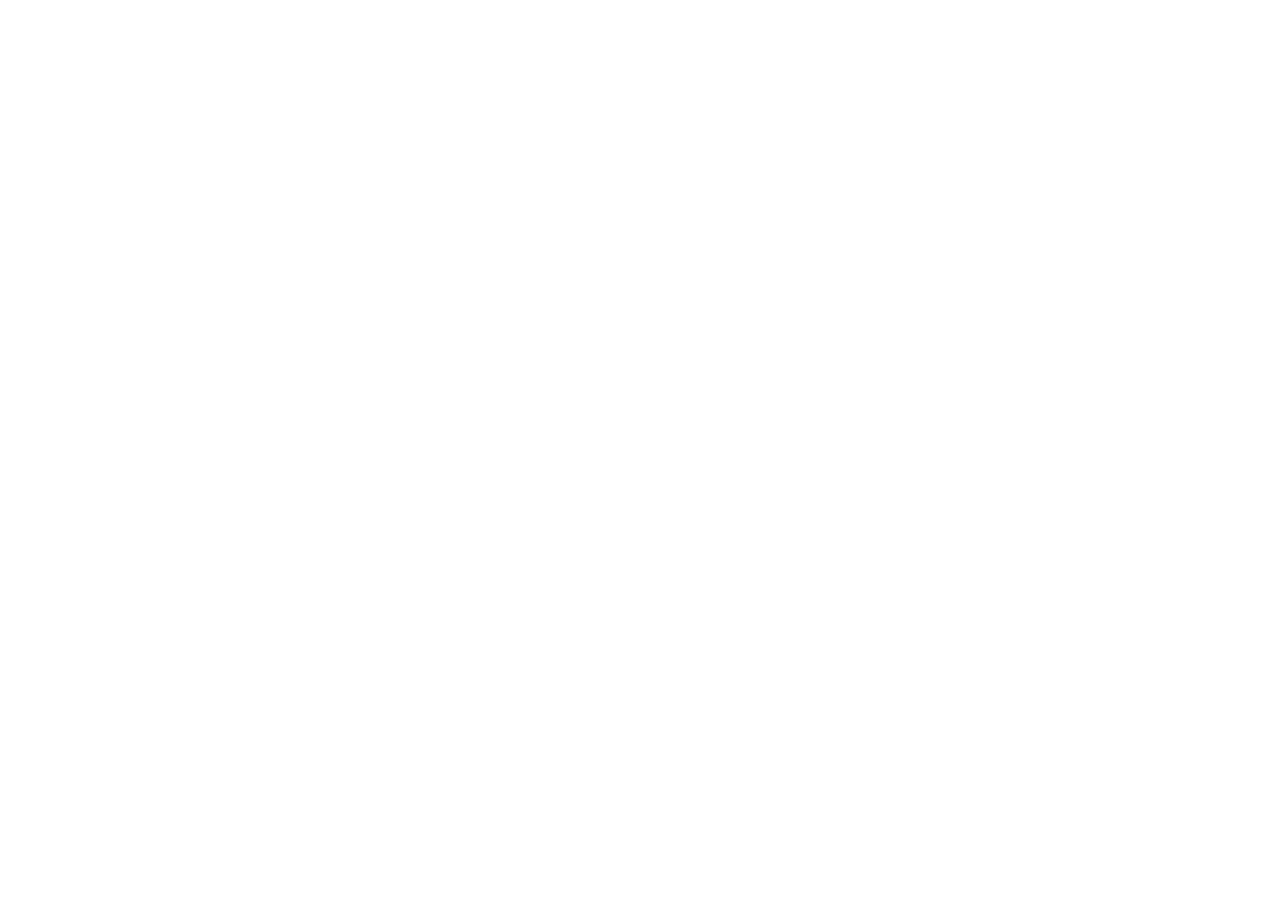
==== index.html @ d57b846a "my first commit" ====
<!DOCTYPE html>
<html lang="en">
<head>
    <meta charset="UTF-8">
    <meta name="viewport" content="width=device-width, initial-scale=1.0">
    <title>Document</title>
</head>
<body>
    
</body>
</html>
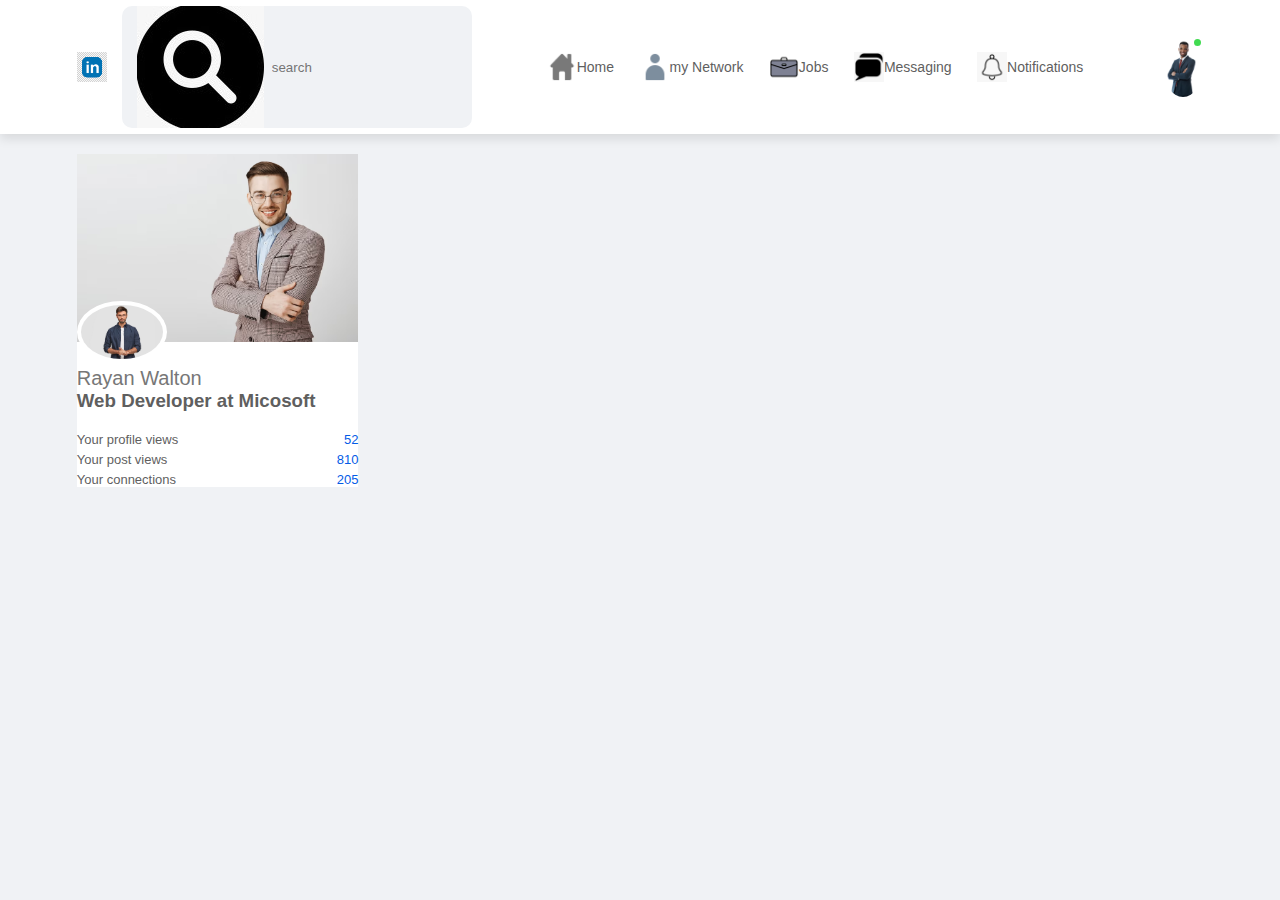
==== commit 38de5b60: "created a nav bar and right colum" ====
--- a/index.html
+++ b/index.html
@@ -3,9 +3,65 @@
 <head>
     <meta charset="UTF-8">
     <meta name="viewport" content="width=device-width, initial-scale=1.0">
-    <title>Document</title>
+    <title>Social Media Website Design- Easy Tutorial</title>
+    <link rel="stylesheet" href="style.css">
 </head>
 <body>
+
+    <nav class="navbar">
+        <div class="nabar-left">
+           <a href="index.html"  class="logo"><img src="images/logo.png"></a>
+
+           <div class="search-box">
+            <img src="images/search.jpeg">
+            <input type="text" placeholder="search">
+           </div>
+        </div>
+        <div class="nabar-center">
+
+            <ul>
+               <li><a href="#" class=" active-link"><img src="images/home.png"> <span>Home</span></a></li>
+               <li><a href="#"><img src="images/network.png"> <span>my Network</span></a></li>
+               <li><a href="#"><img src="images/jobs.png"> <span>Jobs</span></a></li>
+               <li><a href="#"><img src="images/message.jpeg"> <span> Messaging</span></a></li>
+               <li><a href="#"><img src="images/notfication.jpeg"> <span>Notifications</span></a></li>
+            </ul>
+        </div>
+        <div class="nabar-right">
+            <div class="online">
+                <img src="images/user-1.avif" class="nav-profile-img">
+            </div>
+            
+        </div>
+        
+    </nav>
+
+    <!----------------navbar close----------->
+<div class="container">
+<!----------left-sidebar------------------------>
+           <div class="left-sidebar">
+            <div class="sidebar-profile-box">
+                <img src="images/rayan.avif" width="100%">
+                <div class="sidebar-profile-info">
+                    <img src="images/man.jpg">
+                    <h1>Rayan Walton</h1>
+                    
+                    <h3>Web Developer at Micosoft</h3>
+                    <ul>
+                        <li>Your profile views<span>52</span></li>
+                        <li>Your post views<span>810</span></li>
+                        <li>Your connections<span>205</span></li>
+                    </ul>
+
+                </div>
+            </div>
+           </div>
+ <!----------main-content---------------->
+             <div class="main-content"></div>
+ <!------------right-sidebar-------------->
+    <div class="right-sidebar"></div>
+</div>
+
     
 </body>
 </html>--- a/style.css
+++ b/style.css
@@ -0,0 +1,166 @@
+*{
+    margin: 0;
+    padding: 0;
+    font-family: 'popins', sans-serif;
+    box-sizing: border-box;
+}
+body{
+    background: #f0f2f5;
+    color: #5f5f5f;
+}
+a{
+    text-decoration: none;
+    color: #5f5f5f;
+}
+
+.navbar{
+    display: flex;
+    align-items: center;
+    justify-content: space-between;
+    background: #fff;
+    padding: 6px 6%;
+    position: sticky;
+    top:0;
+    z-index: 100;
+    box-shadow: 0 5px 10px rgba(0,0,0,0.1);
+     
+}
+.logo img{
+    width: 30px;
+    margin-right: 15px;
+    display: block;
+}
+.nabar-center ul li{
+    display: inline-block;
+    list-style: none;
+}
+.nabar-center ul li a{
+    display: flex;
+    align-items: center;
+    font-size: 14px;
+    margin: 5px 8px;
+    padding-right: 5px;
+    position: relative;
+}
+
+.nabar-center ul li a img{
+    width:30px;
+}
+.nabar-center ul li a::after{
+  content: '';
+  width: 0;
+  height: 2px;
+  background: #045be6;
+  position: absolute;
+  bottom: -15px;
+  transition: width 0.3s;
+} 
+
+.nabar-center ul li a:hover::after,
+.navbar-center ul li a.active-link::after
+{
+    width:100%;
+}
+.nav-profile-img{
+    width:40px;
+    border-radius: 50%;
+    display: block;
+    cursor: pointer;
+    position: relative;
+}
+.online{
+    position:relative;
+}
+.online::after{
+    content: '';
+    width:7px;
+    height: 7px;
+    border:2px solid #fff;
+    border-radius:50%;
+    right:0px;
+    top:0px;
+    background: #41db51;
+    position: absolute;
+}
+.search-box{
+    background: #f0f2f5;
+    width: 250;
+    border-radius: 10px;
+    display: flex;
+    align-items: center;
+    padding: 0 15px;
+}
+.nabar-left{
+    display: flex;
+    align-items: center;
+
+}
+.search-box input{
+    width: 100%;
+    background: transparent;
+    padding: 8px;
+    outline: none;
+    border: 0;
+
+}
+/*---------navbar end------*/
+.container{
+    padding: 20px 6%;
+    display: flex;
+    flex-wrap: wrap;
+    justify-content: space-between;
+}
+/*---------left-sidebar----*/
+
+.left-sidebar{
+    flex-basis: 25%;
+    align-self: flex-start;
+}
+.sidebar-profile-box{
+    background: #fff;
+}
+.sideba-profile-info{
+    padding: 0 25px;
+}
+.sidebar-profile-info img{
+    width:90px;
+    border-radius: 50%;
+    background: #fff;
+    padding: 4px;
+    margin-top: -45px;
+}
+.sidebar-profile-info h1{
+    font-size: 20px;
+    font-weight: 500;
+    color:#777;
+}
+.sidebar-profile-info ul{
+    list-style:none;
+    margin:20px 0;
+}
+
+.sidebar-profile-info ul li{
+    width:100%;
+    margin :5px 0;
+    font-size: 13px; 
+}
+.sidebar-profile-info ul li span{
+    float:right;
+    color:#045be6;
+
+}
+
+
+
+
+
+
+
+.left-sidebar{
+    flex-basis: 25%;
+    align-self: flex-start;
+}
+/*---------main-content-------*/
+.main-content{
+    flex-basis: 47%;
+}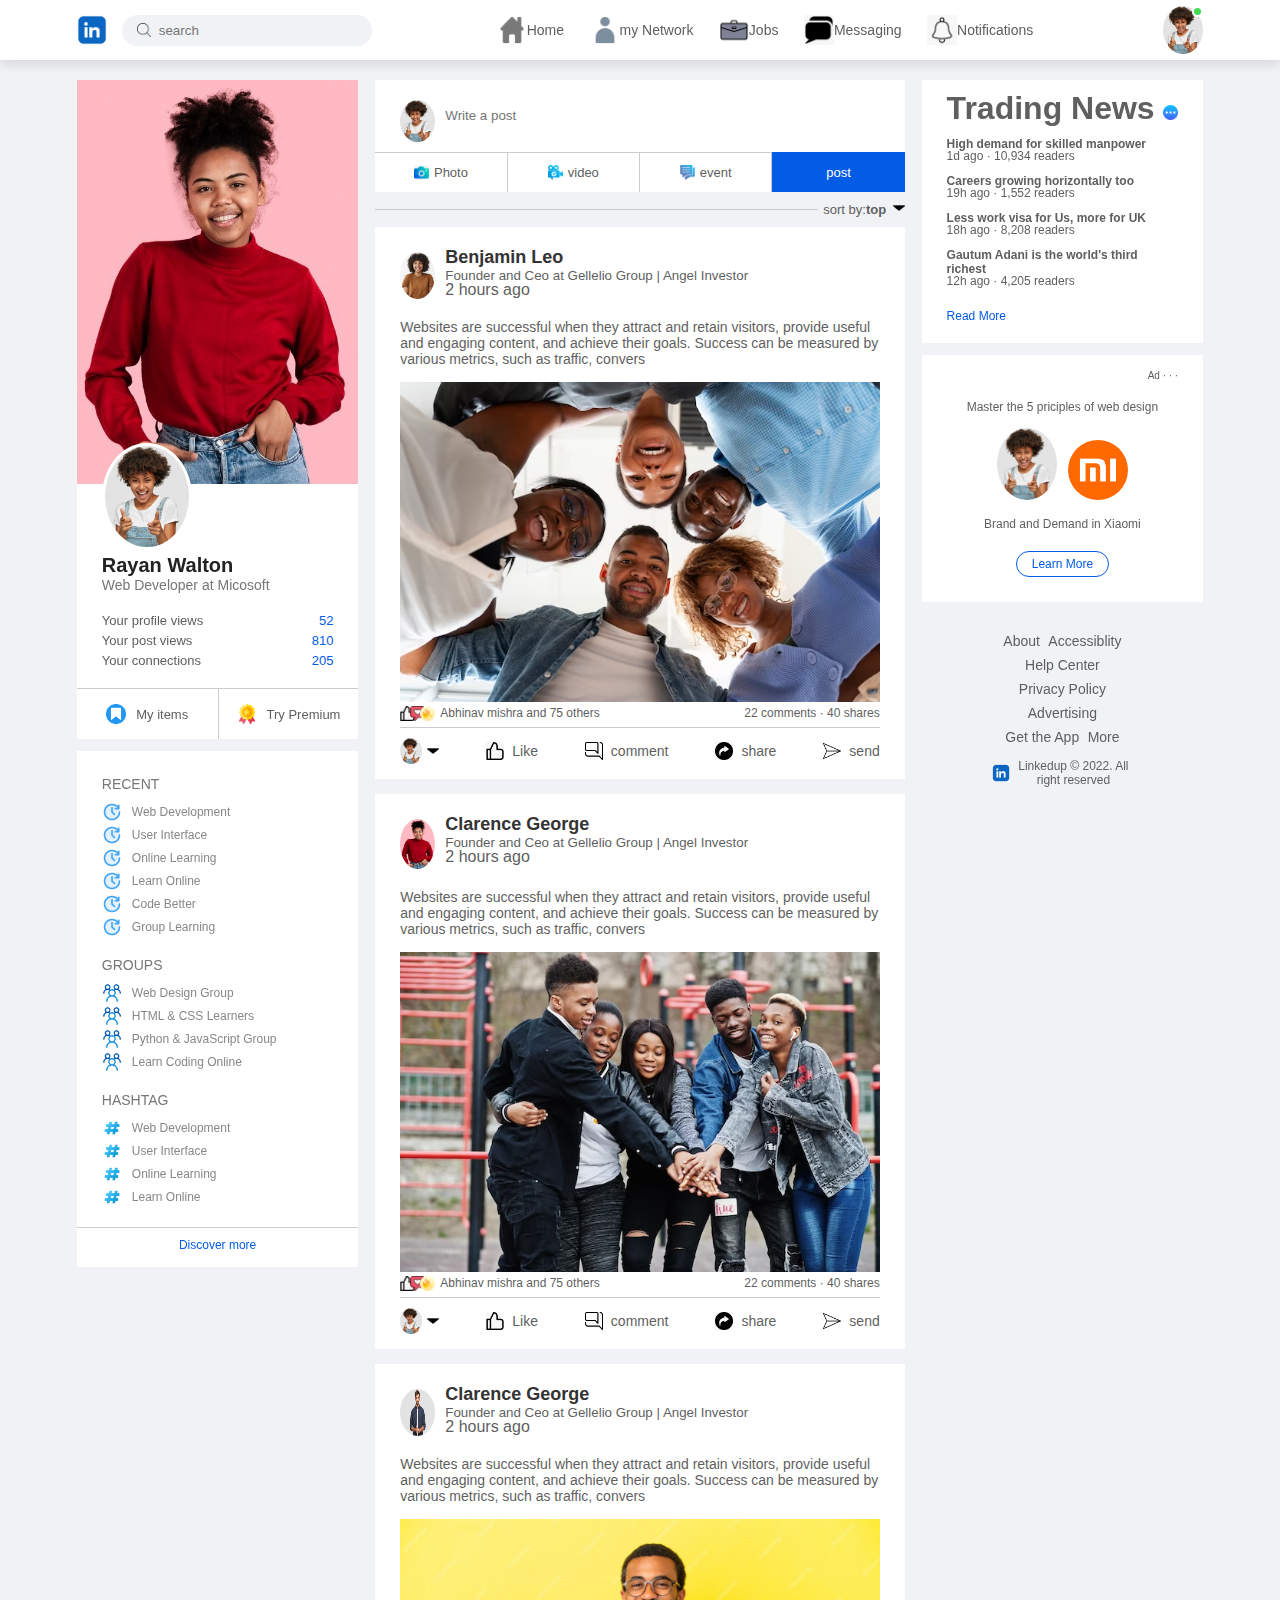
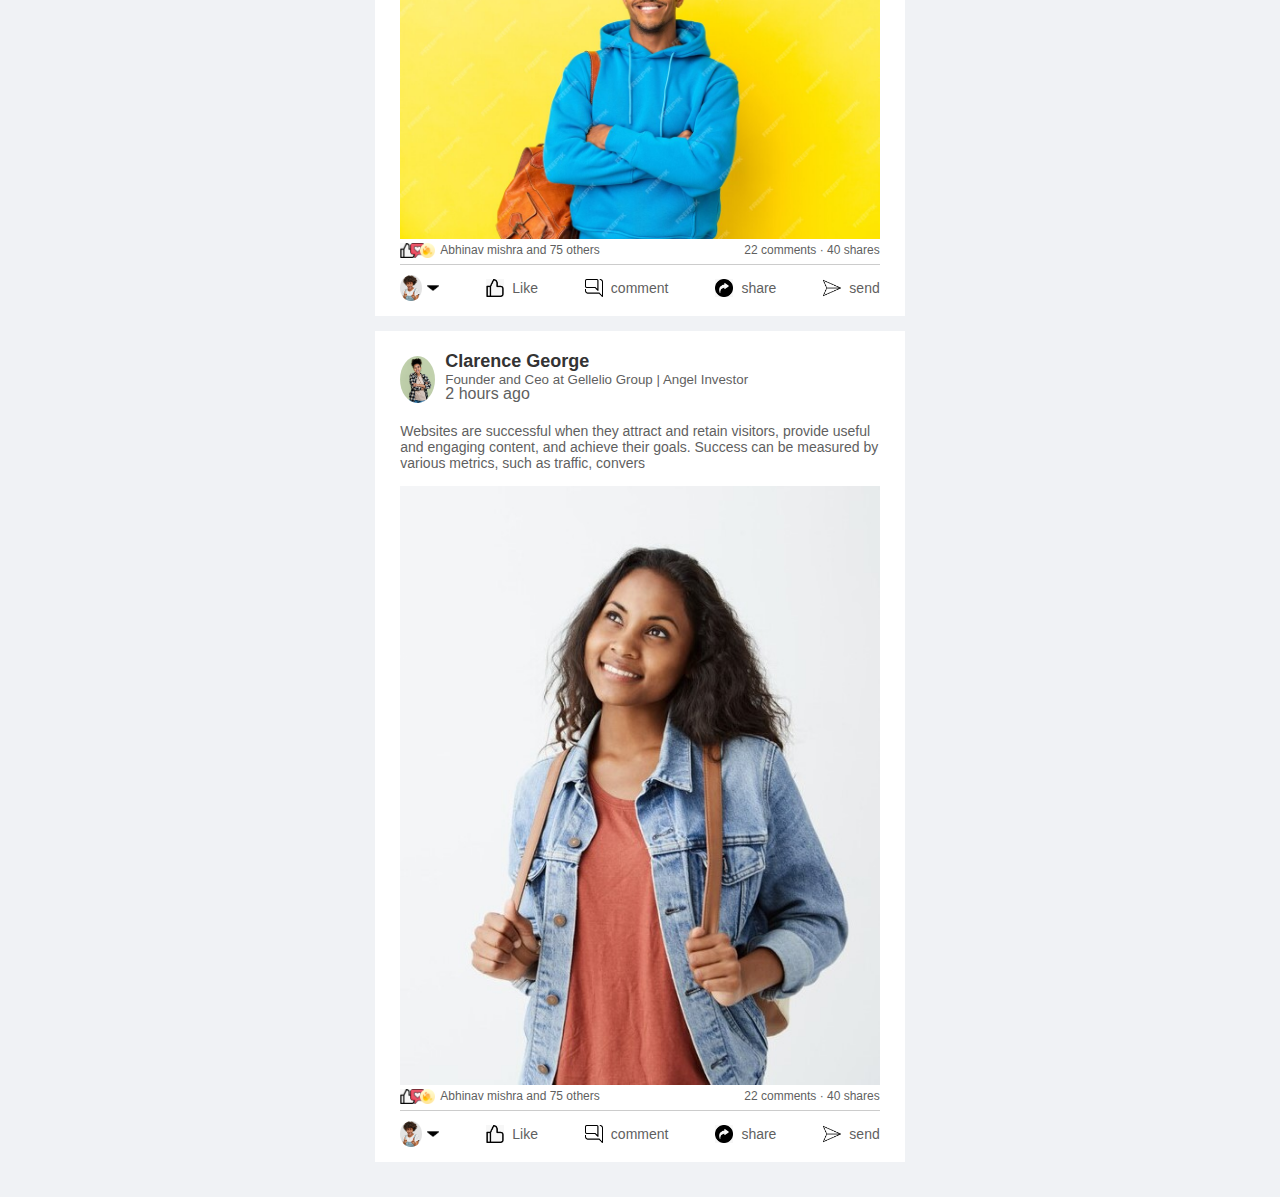
==== commit 2a5b27b8: "am doing linkedin" ====
--- a/index.html
+++ b/index.html
@@ -10,10 +10,10 @@
 
     <nav class="navbar">
         <div class="nabar-left">
-           <a href="index.html"  class="logo"><img src="images/logo.png"></a>
+           <a href="index.html"  class="logo"><img src="images/logo1.avif"></a>
 
            <div class="search-box">
-            <img src="images/search.jpeg">
+            <img src="images/sea.png">
             <input type="text" placeholder="search">
            </div>
         </div>
@@ -29,39 +29,422 @@
         </div>
         <div class="nabar-right">
             <div class="online">
-                <img src="images/user-1.avif" class="nav-profile-img">
+                <img src="images/way.jpg" class="nav-profile-img" onclick="toggleMenu()">
             </div>
             
         </div>
+
+     <!----------------profile-drop-down-menu------------>
+
+     <div class="profile-menu-wrap" id="profileMenu">
+        <div class="profile-menu">
+            <div class="user-info">
+                <img src="images/way.jpg" >
+                <div>
+                    <h3>Rayan Walton</h3>
+                    <a href="#">see your profile</a>
+                </div>
+            </div>
+            <hr>
+            <a href="#" class="profile-menu-link">
+                <img src="images/setting.jpeg">
+                <p>Give feedback            ></p>
+                <span></span>
+            </a>
+
+            <a href="#" class="profile-menu-link">
+                <img src="images/feedback.jpeg">
+                <p>settings & privacy          ></p>
+                <span></span>
+            </a>
+            <a href="#" class="profile-menu-link">
+                <img src="images/help.jpeg">
+                <p>Help & support              ></p>
+                <span></span>
+            </a>
+            <a href="#" class="profile-menu-link">
+                <img src="images/dispaly.png">
+                <p>dispaly & Accessiblity       ></p>
+                <span></span>
+            </a>
+            <a href="#" class="profile-menu-link">
+                <img src="images/logout.jpeg">
+                <p>Logout                      ></p>
+                <span></span>
+            </a>
+        </div>
+     </div>
+
+
+
         
     </nav>
 
     <!----------------navbar close----------->
 <div class="container">
-<!----------left-sidebar------------------------>
-           <div class="left-sidebar">
+    <!----------left-sidebar------------------------>
+        <div class="left-sidebar">
             <div class="sidebar-profile-box">
-                <img src="images/rayan.avif" width="100%">
-                <div class="sidebar-profile-info">
-                    <img src="images/man.jpg">
+                <img src="images/teern.jpg" width="100%">
+              <div class="sidebar-profile-info">
+                    <img src="images/way.jpg">
                     <h1>Rayan Walton</h1>
-                    
                     <h3>Web Developer at Micosoft</h3>
                     <ul>
                         <li>Your profile views<span>52</span></li>
                         <li>Your post views<span>810</span></li>
                         <li>Your connections<span>205</span></li>
                     </ul>
-
-                </div>
-            </div>
-           </div>
- <!----------main-content---------------->
-             <div class="main-content"></div>
- <!------------right-sidebar-------------->
-    <div class="right-sidebar"></div>
+              </div>
+                  <div class="sidebar-profile-link">
+                    <a href="#"><img src="images/items.png">My items</a>
+                    <a href="#"><img src="images/premium.png">Try Premium</a>
+        
+                  </div>
+            </div>
+            <div class="sidebar-activity">
+              <h3>RECENT</h3>  
+              <a href="#"><img src="images/rec.png"> Web Development</a>
+              <a href="#"><img src="images/rec.png"> User Interface</a>
+              <a href="#"><img src="images/rec.png"> Online Learning</a>
+              <a href="#"><img src="images/rec.png"> Learn Online</a>
+              <a href="#"><img src="images/rec.png"> Code Better</a>
+              <a href="#"><img src="images/rec.png"> Group Learning</a>
+              <h3>GROUPS</h3>
+              <a href="#"><img src="images/groups.png"> Web Design Group</a>
+              <a href="#"><img src="images/groups.png"> HTML & CSS Learners</a>
+              <a href="#"><img src="images/groups.png"> Python & JavaScript Group</a>
+              <a href="#"><img src="images/groups.png"> Learn Coding Online</a>
+              <h3>HASHTAG</h3>
+              <a href="#"><img src="images/hashtag.png"> Web Development</a>
+              <a href="#"><img src="images/hashtag.png"> User Interface</a>
+              <a href="#"><img src="images/hashtag.png"> Online Learning</a>
+              <a href="#"><img src="images/hashtag.png"> Learn Online</a>
+              <div class="discover-more-link">
+                <a href="#">Discover more</a>
+              </div>
+            </div>
+      </div>
+     <!----------main-content---------------->
+      <div class="main-content">
+
+                <div class="create-post">
+                    <div class="create-post-input">
+                        <img src="images/way.jpg">
+                        <textarea rows="2" placeholder="Write a post"></textarea>
+                    </div>
+                    <div class="create-post-links">
+                        <li><img src="images/photo.jpeg" >Photo</li>
+                        <li><img src="images/videos.png" >video</li>
+                        <li><img src="images/events.png">event</li>
+                        <li>post</li>
+                    </div>
+                </div>
+                <div class="sort-by">
+                    <hr>
+                    <p>sort by:<span>top <img src="images/down-arrow.png"></span></p>
+                </div>
+                <div class="post">
+                        <div class="post-author">
+                            <img src="images/teen.jpg">
+                            <div>
+                                <h1>Benjamin Leo</h1>
+                            <small>Founder and Ceo at Gellelio Group | Angel Investor</small>
+                            <smal>2 hours ago</smal>
+                            </div>
+                        </div>
+                      <p>Websites are successful when they attract 
+                        and retain visitors, provide useful and engaging 
+                        content, and achieve their goals. Success can be 
+                        measured by various metrics, such as traffic, 
+                        convers</p>
+                           <img src="images/post1.avif" width="100%">
+
+                         <div class="post-stats">
+                              <div>
+                                    <img src="images/like.jpeg" >
+                                    <img src="images/love.png">
+                                    <img src="images/clap.png">
+                                    <span class="liked-users"> Abhinav mishra and 75 others </span>
+                              </div>
+                              <div>
+                                 <span> 22 comments &middot; 40 shares</span>
+                              </div>
+                         </div>
+
+                         <div class="post-activity">
+                                <div>
+                                    <img src="images/way.jpg"  class="post-activity-user-icon">
+                                    <img src="images/down-arrow.png"  class="post-activity-arrow-icon">
+                                </div>
+
+                                <div class="post-activity-link">
+                                    <img src="images/like.jpeg">
+                                    <span>Like</span>
+    
+                                </div>
+
+                                <div class="post-activity-link">
+                                   <img src="images/comment.png">
+                                   <span>comment</span>
+                                </div>
+
+                                <div class="post-activity-link">
+                                    <img src="images/share.jpeg">
+                                    <span>share</span>
+                                </div>
+
+                                <div class="post-activity-link">
+                                    <img src="images/send.png">
+                                    <span>send</span>
+                        
+                                </div>
+                         </div>
+                        
+                </div>
+
+                <div class="post">
+                    <div class="post-author">
+                        <img src="images/teern.jpg">
+                        <div>
+                            <h1>Clarence George</h1>
+                        <small>Founder and Ceo at Gellelio Group | Angel Investor</small>
+                        <smal>2 hours ago</smal>
+                        </div>
+                    </div>
+                  <p>Websites are successful when they attract 
+                    and retain visitors, provide useful and engaging 
+                    content, and achieve their goals. Success can be 
+                    measured by various metrics, such as traffic, 
+                    convers</p>
+                       <img src="images/post2.avif" width="100%">
+
+                     <div class="post-stats">
+                          <div>
+                                <img src="images/like.jpeg" >
+                                <img src="images/love.png">
+                                <img src="images/clap.png">
+                                <span class="liked-users"> Abhinav mishra and 75 others </span>
+                          </div>
+                          <div>
+                             <span> 22 comments &middot; 40 shares</span>
+                          </div>
+                     </div>
+
+                     <div class="post-activity">
+                            <div>
+                                <img src="images/way.jpg"  class="post-activity-user-icon">
+                                <img src="images/down-arrow.png"  class="post-activity-arrow-icon">
+                            </div>
+
+                            <div class="post-activity-link">
+                                <img src="images/like.jpeg">
+                                <span>Like</span>
+
+                            </div>
+
+                            <div class="post-activity-link">
+                               <img src="images/comment.png">
+                               <span>comment</span>
+                            </div>
+
+                            <div class="post-activity-link">
+                                <img src="images/share.jpeg">
+                                <span>share</span>
+                            </div>
+
+                            <div class="post-activity-link">
+                                <img src="images/send.png">
+                                <span>send</span>
+                    
+                            </div>
+                     </div>
+                    
+            </div>
+
+            <div class="post">
+                <div class="post-author">
+                    <img src="images/man.jpg">
+                    <div>
+                        <h1>Clarence George</h1>
+                    <small>Founder and Ceo at Gellelio Group | Angel Investor</small>
+                    <smal>2 hours ago</smal>
+                    </div>
+                </div>
+              <p>Websites are successful when they attract 
+                and retain visitors, provide useful and engaging 
+                content, and achieve their goals. Success can be 
+                measured by various metrics, such as traffic, 
+                convers</p>
+                   <img src="images/post3.jpg" width="100%">
+
+                 <div class="post-stats">
+                      <div>
+                            <img src="images/like.jpeg" >
+                            <img src="images/love.png">
+                            <img src="images/clap.png">
+                            <span class="liked-users"> Abhinav mishra and 75 others </span>
+                      </div>
+                      <div>
+                         <span> 22 comments &middot; 40 shares</span>
+                      </div>
+                 </div>
+
+                 <div class="post-activity">
+                        <div>
+                            <img src="images/way.jpg"  class="post-activity-user-icon">
+                            <img src="images/down-arrow.png"  class="post-activity-arrow-icon">
+                        </div>
+
+                        <div class="post-activity-link">
+                            <img src="images/like.jpeg">
+                            <span>Like</span>
+
+                        </div>
+
+                        <div class="post-activity-link">
+                           <img src="images/comment.png">
+                           <span>comment</span>
+                        </div>
+
+                        <div class="post-activity-link">
+                            <img src="images/share.jpeg">
+                            <span>share</span>
+                        </div>
+
+                        <div class="post-activity-link">
+                            <img src="images/send.png">
+                            <span>send</span>
+                
+                        </div>
+                 </div>     
+          </div>
+
+          <div class="post">
+            <div class="post-author">
+                <img src="images/freek.jpg">
+                <div>
+                    <h1>Clarence George</h1>
+                <small>Founder and Ceo at Gellelio Group | Angel Investor</small>
+                <smal>2 hours ago</smal>
+                </div>
+            </div>
+          <p>Websites are successful when they attract 
+            and retain visitors, provide useful and engaging 
+            content, and achieve their goals. Success can be 
+            measured by various metrics, such as traffic, 
+            convers</p>
+               <img src="images/post4.jpg" width="100%">
+
+             <div class="post-stats">
+                  <div>
+                        <img src="images/like.jpeg" >
+                        <img src="images/love.png">
+                        <img src="images/clap.png">
+                        <span class="liked-users"> Abhinav mishra and 75 others </span>
+                  </div>
+                  <div>
+                     <span> 22 comments &middot; 40 shares</span>
+                  </div>
+             </div>
+
+             <div class="post-activity">
+                    <div>
+                        <img src="images/way.jpg"  class="post-activity-user-icon">
+                        <img src="images/down-arrow.png"  class="post-activity-arrow-icon">
+                    </div>
+
+                    <div class="post-activity-link">
+                        <img src="images/like.jpeg">
+                        <span>Like</span>
+
+                    </div>
+
+                    <div class="post-activity-link">
+                       <img src="images/comment.png">
+                       <span>comment</span>
+                    </div>
+
+                    <div class="post-activity-link">
+                        <img src="images/share.jpeg">
+                        <span>share</span>
+                    </div>
+
+                    <div class="post-activity-link">
+                        <img src="images/send.png">
+                        <span>send</span>
+            
+                    </div>
+             </div>
+            
+          </div>
+
+      </div>
+                
+
+
+         <!------------right-sidebar-------------->
+                <div class="right-sidebar">
+
+                    <div class="sidebar-news">
+                        <img src="images/more.png" class="info-icon">
+                        <h1>Trading News</h1>
+                        <a href="#"> High demand for skilled manpower</a>
+                        <span>1d ago &middot 10,934 readers</span>
+
+                        <a href="#"> Careers growing horizontally too</a>
+                        <span>19h ago &middot 1,552 readers</span>
+
+                        <a href="#"> Less work visa for Us, more for UK</a>
+                        <span>18h ago &middot 8,208 readers</span>
+
+                        <a href="#"> Gautum Adani is the world's third richest </a>
+                        <span>12h ago &middot 4,205 readers</span>
+                        <a href="#" class="read-more-link">Read More</a>
+                    </div> 
+                            <div class="sidebar-ad">
+                                    <small>Ad &middot; &middot; &middot;</small>
+                                    <p>Master the 5 priciples of web design</p>
+                                
+                                <div>  
+                                    <img src="images/way.jpg">
+                                    <img src="images/mi-logo.png" >
+                            </div>
+                            <b>Brand and Demand in Xiaomi</b>
+                            <a href="#" class="ad-link">Learn More</a>
+                            </div> 
+                            <div class="sidebar-useful-links">
+                                <a href="#">About</a>
+                                <a href="#">Accessiblity</a>
+                                <a href="#">Help Center</a>
+                                <a href="#">Privacy Policy</a>
+                                <a href="#">Advertising</a>
+                                <a href="#">Get the App</a>
+                                <a href="#">More</a>
+
+
+                                <div class="copyright-msg">
+                                    <img src="images/logo1.avif" >
+                                    <p>Linkedup &#169; 2022. All right reserved </p>
+                                </div>
+                                
+
+                            </div>
+                            
+            
+                </div> 
+
 </div>
-
+                                
+<script>
+
+    let profileMenu =document.getElementById("profileMenu");
+    function toggleMenu(){
+        profileMenu.classList.toggle("open-menu")
+    }
+
+
+</script>
     
 </body>
 </html>--- a/style.css
+++ b/style.css
@@ -84,8 +84,8 @@
 }
 .search-box{
     background: #f0f2f5;
-    width: 250;
-    border-radius: 10px;
+    width: 250px;
+    border-radius: 20px;
     display: flex;
     align-items: center;
     padding: 0 15px;
@@ -94,6 +94,9 @@
     display: flex;
     align-items: center;
 
+}
+.search-box img{
+  width: 14px;  
 }
 .search-box input{
     width: 100%;
@@ -115,24 +118,32 @@
 .left-sidebar{
     flex-basis: 25%;
     align-self: flex-start;
-}
+    position:sticky;
+    top: 73px;
+}
+
 .sidebar-profile-box{
     background: #fff;
 }
-.sideba-profile-info{
+.sidebar-profile-info{
     padding: 0 25px;
 }
 .sidebar-profile-info img{
     width:90px;
     border-radius: 50%;
     background: #fff;
-    padding: 4px;
+    padding: 3px;
     margin-top: -45px;
 }
 .sidebar-profile-info h1{
     font-size: 20px;
-    font-weight: 500;
-    color:#777;
+    font-weight: 600;
+    color:#222;
+}
+.sidebar-profile-info h3{
+    font-size: 14px;
+    font-weight: 500;
+    color: #777;
 }
 .sidebar-profile-info ul{
     list-style:none;
@@ -140,8 +151,8 @@
 }
 
 .sidebar-profile-info ul li{
-    width:100%;
-    margin :5px 0;
+    width: 100%;
+    margin: 5px 0;
     font-size: 13px; 
 }
 .sidebar-profile-info ul li span{
@@ -149,18 +160,383 @@
     color:#045be6;
 
 }
-
-
-
-
-
-
-
-.left-sidebar{
+.sidebar-profile-link{
+    display: flex;
+    align-items: center;
+    border-top: 1px solid #ccc;
+}
+.sidebar-profile-link a{
+ flex-basis: 50%;
+ display: flex;
+ align-items: center;
+  justify-content: center;
+  padding: 15px 0;
+  font-size: 13px;
+  border-left: 1px solid #ccc;
+
+}
+.sidebar-profile-link a:first-child{
+ border-left: 0;
+   
+}
+.sidebar-profile-link a img{
+    width: 20px;
+    margin-right:10px ;
+}
+.sidebar-activity{
+    background: #fff;
+    padding: 5px 25px;
+    margin: 12px 0;
+}
+.sidebar-activity h3{
+    color: #777;
+    font-size: 14px;
+    font-weight: 500;
+    margin: 20px 0 10px;
+}
+.sidebar-activity a{
+    display: flex;
+    align-items: center;
+    font-size: 12px;
+    font-weight: 500;
+    color: #888;
+    margin: 3px 0;
+ 
+}
+.sidebar-activity a img{
+width: 20px;
+margin-right: 10px;
+}
+.discover-more-link {
+ border-top: 1px solid #ccc;
+ text-align: center;
+ margin-top: 20px;
+ margin-top: 20px;
+ margin-left: -25px;
+ margin-right: -25px;   
+}
+.discover-more-link a{
+    color:#045be6;
+    display: inline-block;
+    margin: 10px 0;
+}
+/* right sidebar  */
+.right-sidebar{
     flex-basis: 25%;
     align-self: flex-start;
-}
+    position: sticky;
+    top: 73px;
+}
+.sidebar-news {
+    background: #fff;
+    padding: 10px 25px;
+}
+.info-icon {
+    width: 15px;
+    float: right;
+    margin-top: 15px;
+}
+.sidebar-news h3{
+    font-size: 18px;
+    font-weight: 600;
+    color: #333;
+    margin: 10px 0 30px;
+}
+.sidebar-news a{
+    display: block;
+    font-size: 12px;
+    font-weight: 600;
+    margin-top: 10px;
+    margin-bottom: -5px;
+}
+.sidebar-news span{
+font-size: 12px;    
+}
+.sidebar-news .read-more-link{
+color: #045be6;
+font-weight:500;
+margin: 20px 0 10px;
+}
+
+.sidebar-ad{
+    background: #fff;
+    padding: 15px 25px;
+    text-align: center;
+    margin:12px 0;
+    font-size: 12px;
+}
+.sidebar-ad img{
+    width:60px;
+    border-radius: 50%;
+    margin:4px;
+}
+
+.sidebar-ad small{
+    float:right;
+    font-weight: 500;
+}
+
+.sidebar-ad p{
+    margin-top: 30px;
+    margin-bottom: 10px;
+}
+.sidebar-ad b{
+    display: block;
+    font-weight: 500;
+    margin-top: 10px;
+}
+.ad-link{
+    display: inline-block;
+    border: 1px solid #045be6;
+    border-radius: 30px;
+    padding: 5px 15px;
+    color:#045be6;
+    font-weight: 500;
+    margin: 20px auto 10px;
+}
+
+.sidebar-useful-links{
+    padding: 15px 25%;
+    text-align: center;
+}
+.sidebar-useful-links a{
+    display: inline-block;
+    font-size: 14px;
+    margin: 4px 2px;
+}
+
+.copyright-msg{
+    display: flex;
+    align-items: center;
+    justify-content: center;
+    font-size: 12px;
+    margin-top: 10px;
+    font-weight: 500;
+}
+
+.copyright-msg img{
+    width:18px;
+    margin-right: 4px;
+}
+
+
 /*---------main-content-------*/
 .main-content{
     flex-basis: 47%;
+}
+.create-post{
+    background: #fff;
+}
+.create-post-input{
+   padding: 20px 25px 10px;
+   display: flex;
+   align-items: flex-start; 
+}
+.create-post-input img{
+    width:35px;
+    border-radius: 50%;
+    margin-right: 10px;
+
+}
+.create-post-input textarea{
+    width: 100%;
+    border: 0;
+    outline: 0;
+    resize: none;
+    background: transparent;
+    margin-top: 8px;
+
+}
+::placeholder{
+    font-weight: 500;
+}
+
+.create-post-links{
+    display: flex;
+    align-items: flex-start;
+}
+.create-post-links li{
+    list-style: none;
+    border-top: 1px solid #ccc;
+    border-right: 1px solid #ccc;
+    flex-basis: 25%;
+    height: 40px;
+    font-size: 13px;
+    display: flex;
+    align-items: center;
+    justify-content: center;
+    cursor:pointer;
+}
+.create-post-links li img{
+    width: 15px;
+    margin-right: 5px;
+}
+.create-post-links li:last-child{
+    background: #045be6;
+    color:#fff;
+    border-top: 0;
+    border-right: 0;
+}
+.sort-by{
+    display: flex;
+    align-items: center;
+    margin: 10px 0;
+}
+.sort-by hr{
+    flex:1;
+    border:0;
+    height: 1px;
+    background: #ccc;
+}
+.sort-by p{
+font-size: 13px;
+padding-left: 5px;
+}
+.sort-by p span{
+    font-weight: 600;
+    cursor: pointer;
+}
+.sort-by p span img{
+    width: 12px;
+    margin-left: 3px;
+}
+.post{
+    background: #fff ;
+    padding: 20px 25px 5px;
+    margin: 5px 0 15px;
+}
+.post-author{
+    display: flex;
+    align-self: start;
+    margin-bottom: 20px;
+}
+.post-author img{
+    width:35px;
+    border-radius: 50%;
+    margin-right: 10px;
+    margin-top: 5px;
+}
+.post-author h1{
+    font-size: 18px;
+    font-weight: 600;
+    color:#333;
+}
+.post-author small{
+    display: block;
+    margin-bottom: -2px;
+}
+.post p{
+font-size: 14px;
+margin-bottom: 15px;    
+}
+.post-stats{
+    display:flex;
+    flex-wrap: wrap;
+    align-items: center;
+    justify-content: space-between;
+    font-size: 12px;
+    border-bottom: 1px solid #ccc;
+    padding-bottom: 6px;
+}
+.post-stats div{
+    display: flex;
+    align-items: center;
+}
+.post-stats img{
+    width: 15px;
+    margin-right: -5px;
+}
+.liked-users{
+    margin-left: 10px;
+}
+.post-activity{
+    display: flex;
+    align-items: center;
+    justify-content: space-between;
+    padding: 10px 0;
+    font-size: 14px;
+    font-weight: 500;
+}
+.post-activity div{
+    display: flex;
+    align-items: center;
+}
+ .post-activity-user-icon{
+    width:22px;
+    border-radius: 50%;
+ }
+ .post-activity-arrow-icon{
+    width:12px;
+    margin-left: 5px;
+ }
+ .post-activity-link img{
+    width:18px;
+    margin-right: 8px;
+ } 
+
+
+ /*-----------profile-drop-down-menu-------*/
+
+ .profile-menu-wrap{
+    position:absolute;
+    top:100%;
+    right:5%;
+    width:320px;
+    max-height: 0;
+    overflow: hidden;
+    transition: max-height 0.5s;
+ }
+ .profile-menu-wrap.open-menu{
+    max-height: 400px;
+ }
+
+
+
+ .profile-menu{
+    background: #222;
+    color:#fff;
+    padding: 20px;
+    margin:10px;
+ }
+ .user-info{
+    display: flex;
+    align-items: center;
+
+ }
+ .user-info img{
+    width:50px;
+    border-radius: 50%;
+    margin-right: 15px;
+ }
+ .user-info h3{
+    font-weight: 500;
+    margin-bottom: -7px;
+ }
+ .user-info a{
+    color:#c9dbf8;
+    font-size: 13px;
+ }
+.profile-menu hr{
+    border: 0;
+    height: 1px;
+    width:100%;
+    background: #fff;
+    margin:15px 0 10px;
+ }
+ .profile-menu-link{
+    display: flex;
+    align-items: center;
+    color:#fff;
+    margin: 12px 0;
+    font-size: 14px;
+}
+
+.profile-menu-link p{
+    width:100%;
+}
+
+.profile-menu-link img{
+    width: 35px;
+    border-radius: 50%;
+    margin-right: 15px;
 }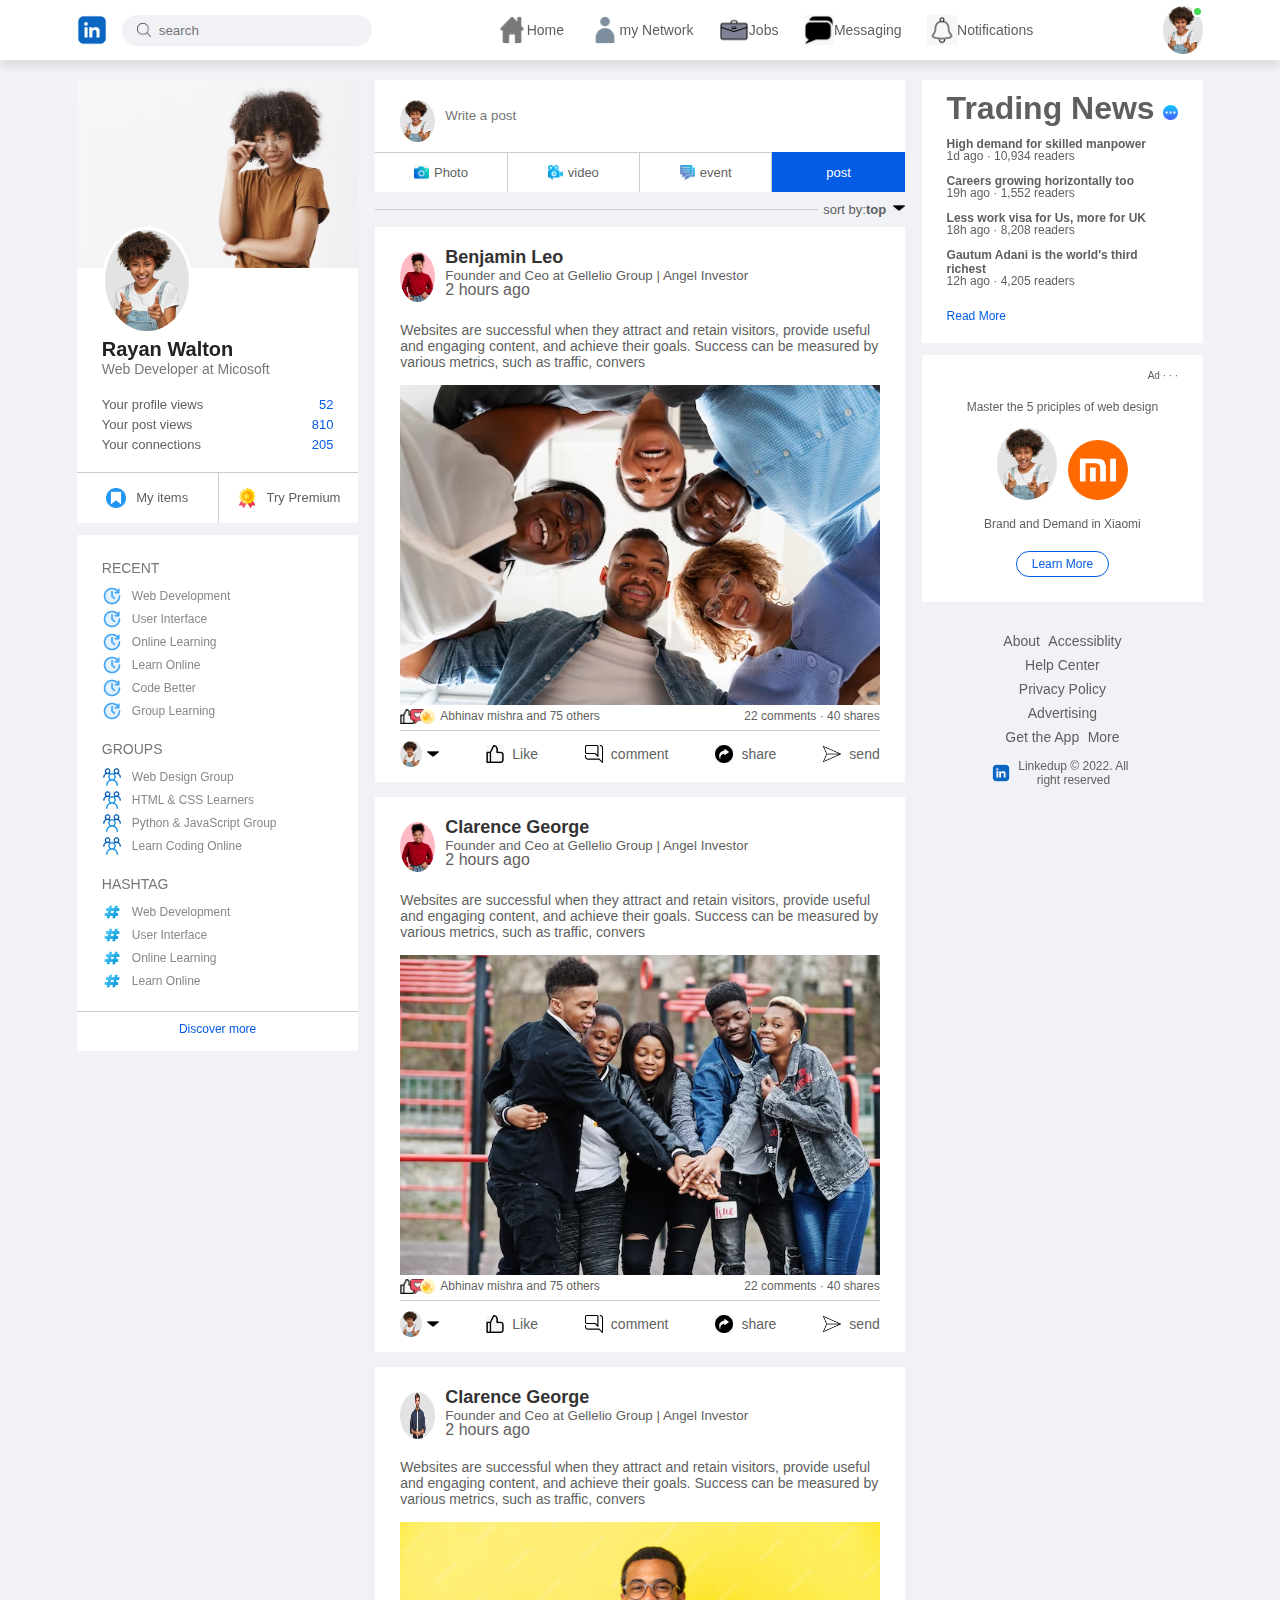
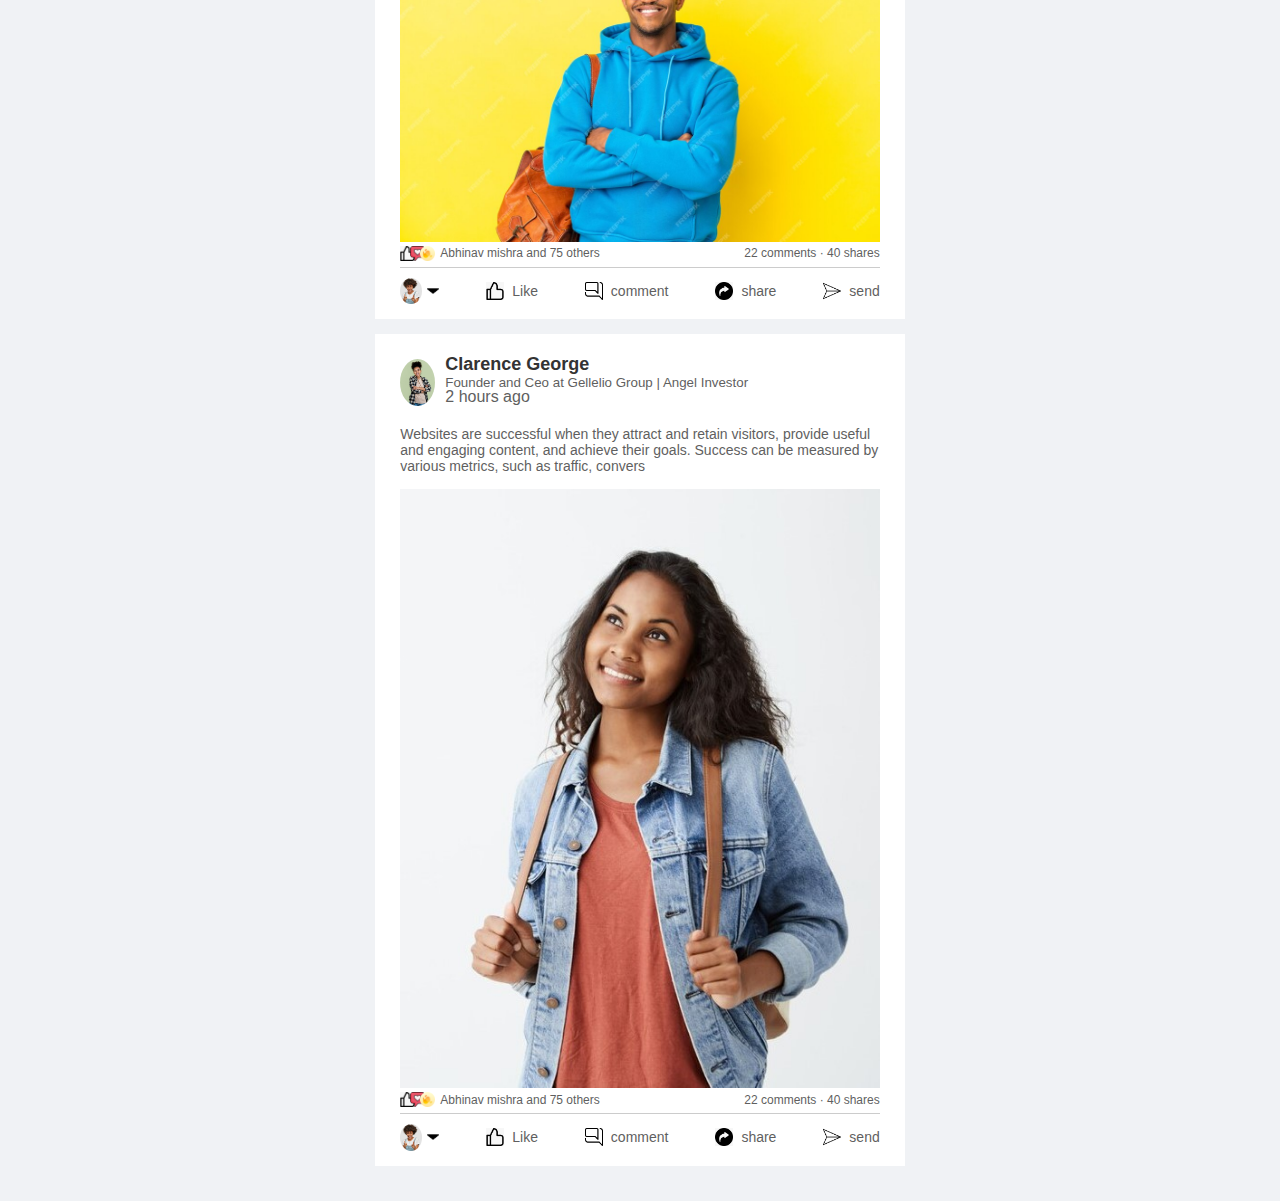
==== commit 36b624ca: "created linkedin page" ====
--- a/index.html
+++ b/index.html
@@ -42,7 +42,7 @@
                 <img src="images/way.jpg" >
                 <div>
                     <h3>Rayan Walton</h3>
-                    <a href="#">see your profile</a>
+                    <a href="profile.html">see your profile</a>
                 </div>
             </div>
             <hr>
@@ -85,7 +85,7 @@
     <!----------left-sidebar------------------------>
         <div class="left-sidebar">
             <div class="sidebar-profile-box">
-                <img src="images/teern.jpg" width="100%">
+                <img src="images/tee.avif" width="100%">
               <div class="sidebar-profile-info">
                     <img src="images/way.jpg">
                     <h1>Rayan Walton</h1>
@@ -102,7 +102,7 @@
         
                   </div>
             </div>
-            <div class="sidebar-activity">
+            <div class="sidebar-activity" id="sidebarActivity">
               <h3>RECENT</h3>  
               <a href="#"><img src="images/rec.png"> Web Development</a>
               <a href="#"><img src="images/rec.png"> User Interface</a>
@@ -124,6 +124,7 @@
                 <a href="#">Discover more</a>
               </div>
             </div>
+            <p id="showMoreLink" onclick="toggleActivity()">Show more  <b>+</b></p> 
       </div>
      <!----------main-content---------------->
       <div class="main-content">
@@ -146,7 +147,7 @@
                 </div>
                 <div class="post">
                         <div class="post-author">
-                            <img src="images/teen.jpg">
+                            <img src="images/teern.jpg">
                             <div>
                                 <h1>Benjamin Leo</h1>
                             <small>Founder and Ceo at Gellelio Group | Angel Investor</small>
@@ -445,6 +446,19 @@
 
 
 </script>
+<script>
     
+    let sidebarActivity =document.getElementById("sidebarActivity");
+    let moreLink =document.getElementById("showMoreLink");
+    function toggleActivity(){
+        sidebarActivity.classList.toggle("open-activity");
+        if(sidebarActivity.classList.contains("open-activity")){
+            moreLink.innerHTML = "show less <b>-</b>";
+        }else{
+            moreLink.innerHTML = "show more <b>+</b>"; 
+        }
+    }
+
+</script>
 </body>
 </html>--- a/style.css
+++ b/style.css
@@ -539,4 +539,281 @@
     width: 35px;
     border-radius: 50%;
     margin-right: 15px;
-}+}
+
+/*------------------profile-page--------*/
+
+.profile-main{
+    flex-basis: 73%;
+}
+.profile-sidebar{
+    flex-basis: 25%;
+    align-self:flex-start;
+    position: sticky;
+    top:73px;
+}
+.profile-container{
+    background: #fff;
+}
+.profile-container-inner{
+    padding:0 4% 10px;
+}
+.profile-pic{
+    width:150px;
+    border-radius: 50%;
+    margin-top: -75px;
+    padding: 5px;
+    background: #fff;
+}
+.profile-container h1{
+    font-size: 28px;
+    font-weight: 600;
+    color:#222;
+}
+
+.profile-container b{
+    font-weight: 500;
+}
+.profile-container p{
+    margin-top: 5px;
+}
+.profile-container p a{
+    color:#045be6;
+    font-weight: 500;
+}
+.mutual-connection{
+    display:flex;
+    align-items: center;
+    margin: 20px 0;
+}
+.mutual-connection img{
+    width: 30px;
+    border-radius: 50%;
+    margin-right: 5px;
+}
+.profile-btn{
+    margin:20px 0;
+}
+.profile-btn a{
+    display:inline-flex;
+    align-items: center;
+    background: #fff;
+    padding: 6px 15px;
+    border-radius: 4px;
+    margin-right: 10px;
+}
+.profile-btn a img{
+    width:18px;
+    margin-right: 5px;
+}
+.profile-btn .primary-btn{
+    background: #045be6;
+    color: #fff;
+    
+}
+.profile-description{
+    background: #fff;
+    padding: 20px 4% 30px;
+    margin: 12px 0;
+}
+.profile-description h2{
+    color:#333;
+    margin: 10px 0 20px;
+    font-weight: 600;
+}
+.see-more-link{
+    display: block;
+    text-align: right;
+    font-size: 15px;
+}
+.profile-desc-row{
+    display: flex;
+    align-items: flex-start;
+    margin:20px 0;
+
+}
+.profile-desc-row img{
+    width:50px;
+    margin-right: 25px;
+    margin-top: 5px;
+}
+.profile-desc-row div{
+    width:100%;
+
+}
+.profile-desc-row h3{
+    font-size: 18px;
+    font-weight: 600;
+    color:#333;
+}
+.profile-desc-row b{
+    display:block;
+    font-weight: 500;
+    font-size: 15px;
+}
+.profile-desc-row p{
+    margin-top: 15px;
+}
+.profile-desc-row hr{
+    border:0;
+    border-bottom: 1px solid #999;
+    margin-top: 10px;
+}
+.Experience-link{
+    display: flex;
+    align-items: center;
+    padding-top: 20px;
+    font-weight: 500;
+}
+.Experience-link img{
+    width:20px;
+    margin-left: 8px;
+
+}
+.skills-btn{
+    display:inline-block;
+    margin: 10px 5px;
+    padding: 6px 18px;
+    border: 1px solid #777;
+    border-radius: 30px;
+    font-size: 12px;
+    font-weight: 500;
+}
+.Language-btn{
+    display: inline-block;
+    margin:10px 5px;
+    padding: 6px 18px;
+    background:gray ;
+    font-size: 12px;
+    font-weight: 500;
+}
+
+/*-----------profile-right-sidebar----------*/
+
+.profile-sidebar .sidebar-ad{
+    margin: 0;
+}
+.sidebar-people{
+    background: #fff;
+    padding:15px 25px;
+    margin: 12px 0;
+    font-size: 12px;
+}
+.sidebar-people h3{
+    font-size: 16px;
+    font-weight: 600;
+    margin:10px 0 20px;
+}
+.sidebar-people-row{
+    display:flex;
+    align-items: flex-start;
+    margin:6px 0;
+}
+.sidebar-people-row img{
+    width:40px;
+    border-radius: 50%;
+    margin-right: 8px;
+    margin-top: 5px;
+}
+.sidebar-people-row h2{
+    font-weight: 500;
+    font-size: 16px;
+}
+.sidebar-people-row a{
+    display: inline-block;
+    margin: 10px 0;
+    padding: 5px 25px;
+    border: 1px solid #5f5f5f;
+    border-radius: 30px;
+    font-weight: 500;
+
+}
+.profile-footer{
+    padding:0 6% 30px;
+
+}
+.profile-footer .sidebar-useful-links{
+    text-align: center;
+    padding:0
+}
+.profile-footer .opyright-msg{
+
+ justify-content: flex-start;
+}
+#showMoreLink{
+    display: none;
+}
+/*---------------media query for small secreen---------*/
+@media only screen and (max-width:600px){
+    .search-box{
+        background: transparent;
+        width: auto;
+        padding: 0;
+    }
+    .search-box input{
+        width: 0;
+        padding: 0;
+    }
+    .nabar-center ul li a span{
+        display: none;
+    }
+    .navbar-center ul li  a{
+        padding-right: 0;
+        margin: 5px;
+
+    }
+    .nav-profile-img{
+        width:30px;
+    }
+    .container{
+        padding:15px 3%;
+    }
+    .left-sidebar, .right-sidebar{
+        flex-basis: 100%;
+        position: relative;
+        top:unset;
+    }
+    .main-content{
+        flex-basis: 100%;
+    }
+    .post-stats div{
+        margin:2px 0;
+    } 
+    .post-activity-link span{
+        display: none;
+    } 
+    
+    .post-activity-link img{
+        margin-right: 0;
+    }
+    .profile-main, .profile-sidebar{
+        flex-basis: 100%;
+    }
+    .profile-container{
+        font-size: 14px;
+    }
+    .profile-pic{
+        width:100px;
+        margin-top: -50px;
+    }
+    .profile-description{
+        font-size: 14px;
+    }
+    #showMoreLink{
+        display: block;
+        width: fit-content;
+        margin:10px auto;
+        font-size: 14px;
+        cursor: pointer;
+    }
+    .sidebar-activity{
+        display:none;
+    }
+    .sidebar-activity.open-activity{
+        display: block;
+    }
+
+}
+    
+
+    